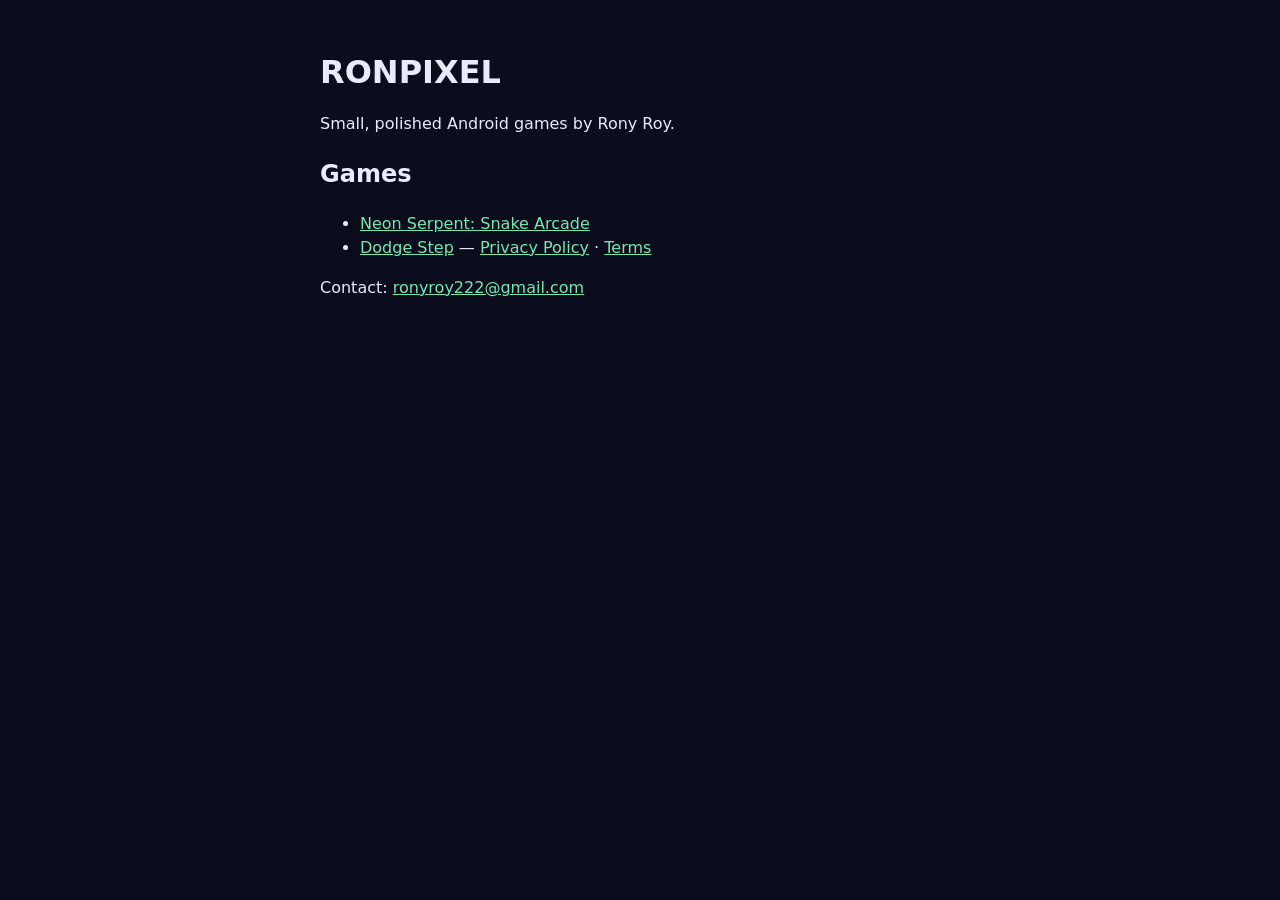
==== index.html @ c76e8bb7 "Add RONPIXEL site and app-ads.txt" ====
<!doctype html>
<html lang="en"><head><meta charset="utf-8"><meta name="viewport" content="width=device-width,initial-scale=1">
<title>RONPIXEL</title>
<style>body{font-family:system-ui,sans-serif;background:#0b0d1c;color:#e8ecf8;max-width:640px;margin:48px auto;padding:0 20px;line-height:1.5}a{color:#78e6b4}h1{margin-bottom:0}</style></head>
<body>
<h1>RONPIXEL</h1>
<p>Small, polished Android games by Rony Roy.</p>
<h2>Games</h2>
<ul>
<li><a href="https://play.google.com/store/apps/details?id=com.ronyroy.neonserpent">Neon Serpent: Snake Arcade</a></li>
<li><a href="https://play.google.com/store/apps/details?id=com.ronyroy.dodgestep">Dodge Step</a> &mdash; <a href="https://gist.github.com/royrony/a17f5e1193a2aaa230402e698faaf6c3">Privacy Policy</a> &middot; <a href="https://gist.github.com/royrony/2836848ec00fa641fb1f0e1177c64e61">Terms</a></li>
</ul>
<p>Contact: <a href="mailto:ronyroy222@gmail.com">ronyroy222@gmail.com</a></p>
</body></html>
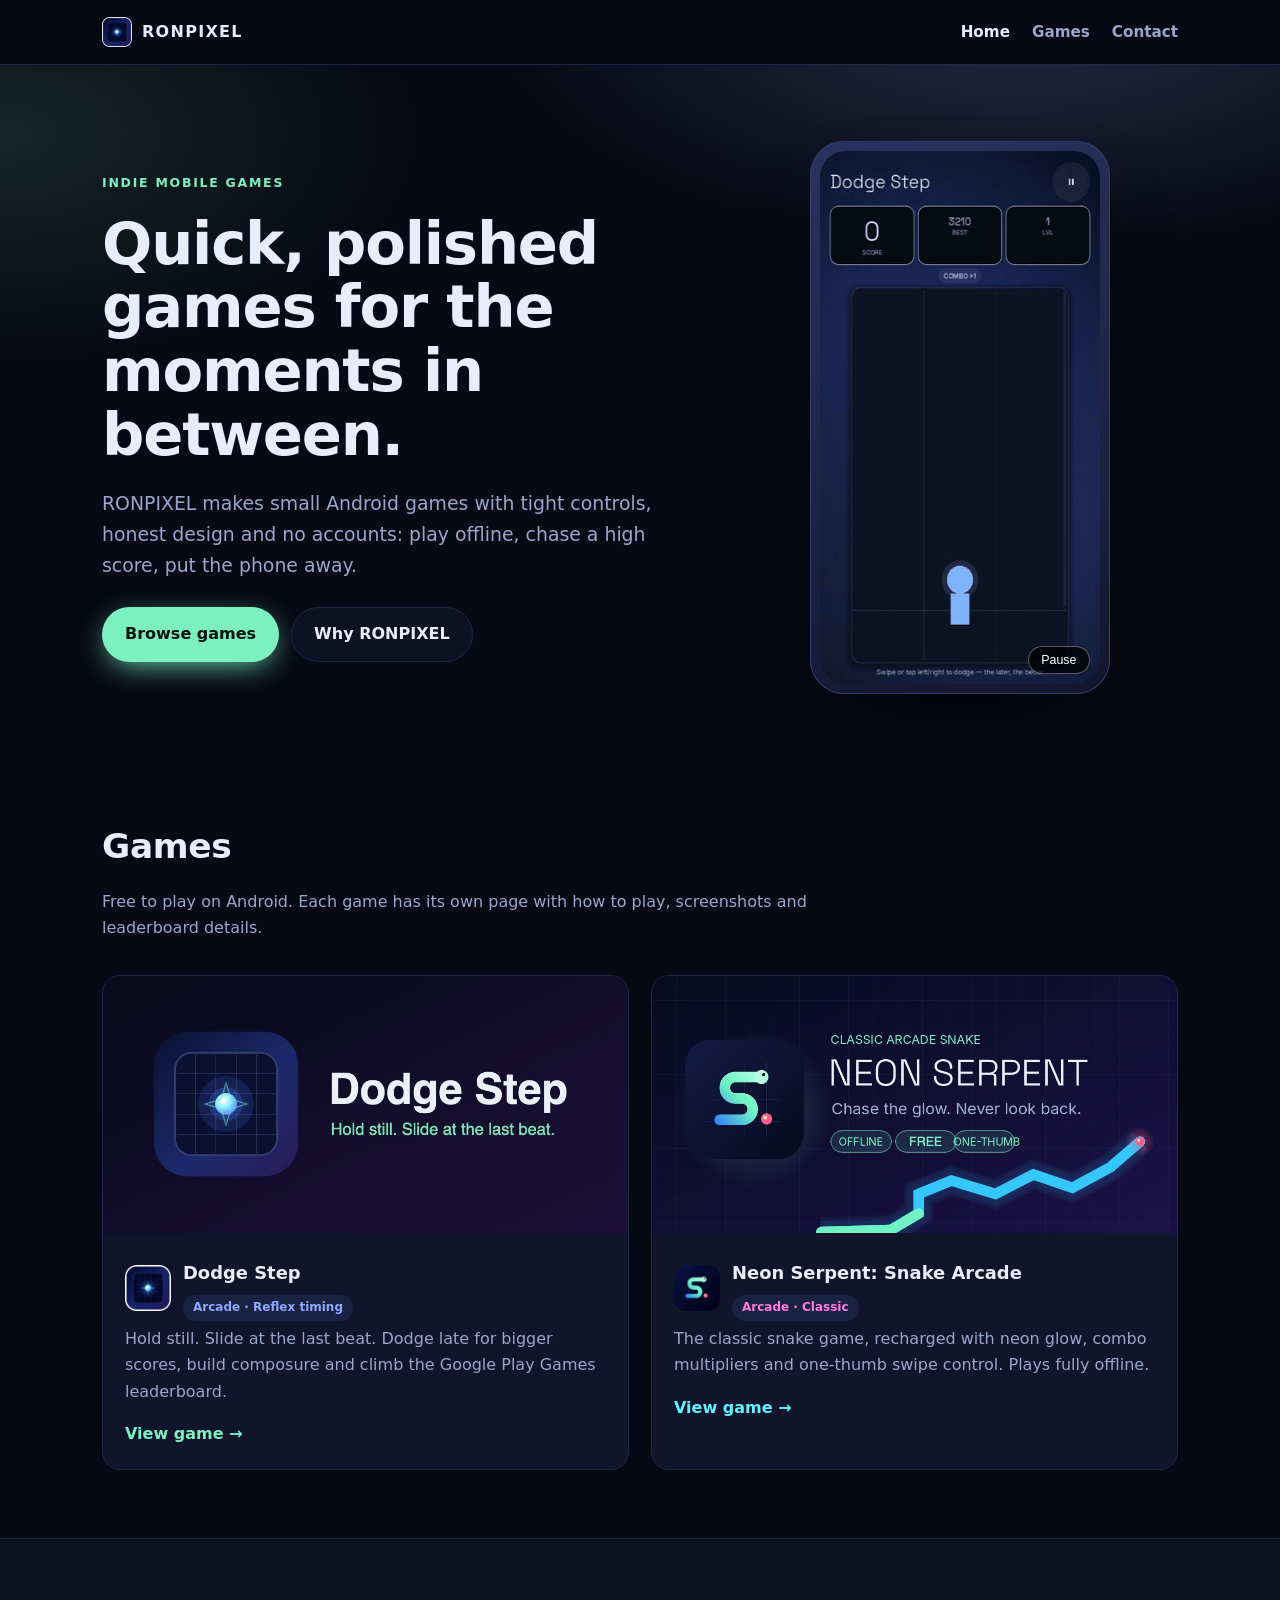
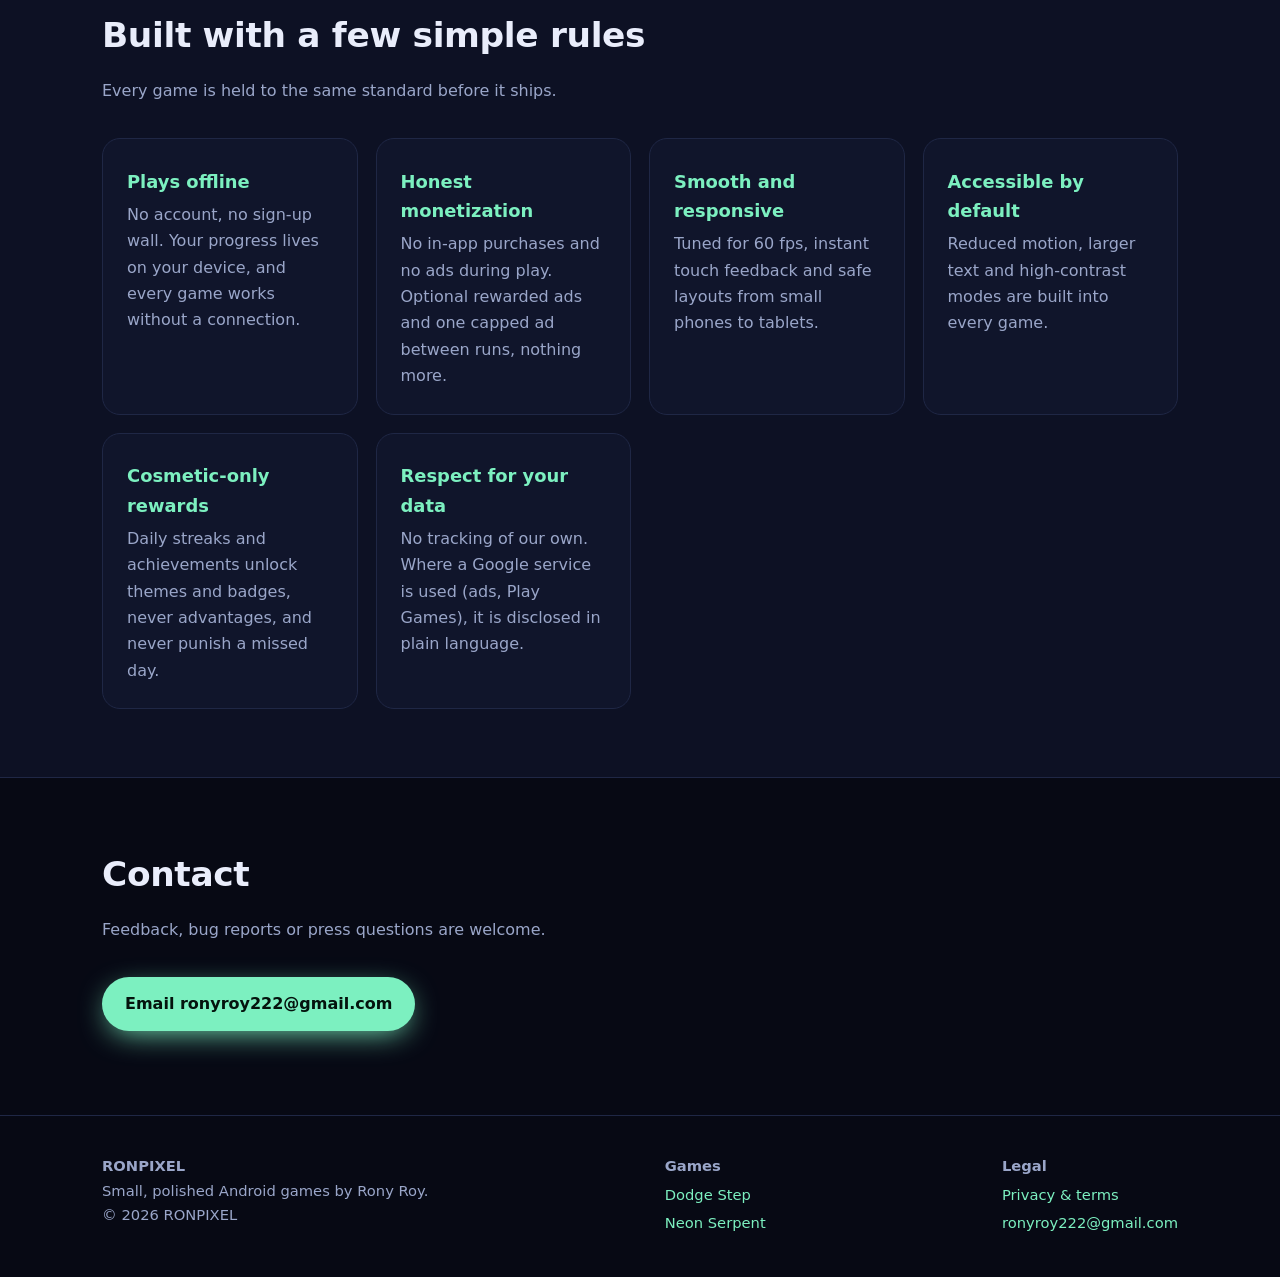
==== commit db1bbd3d: "Revamp site: home, game pages (how to play, screenshots, GIFs, Play Games), privacy hub, SEO files" ====
--- a/index.html
+++ b/index.html
@@ -1,14 +1,72 @@
 <!doctype html>
-<html lang="en"><head><meta charset="utf-8"><meta name="viewport" content="width=device-width,initial-scale=1">
-<title>RONPIXEL</title>
-<style>body{font-family:system-ui,sans-serif;background:#0b0d1c;color:#e8ecf8;max-width:640px;margin:48px auto;padding:0 20px;line-height:1.5}a{color:#78e6b4}h1{margin-bottom:0}</style></head>
-<body>
-<h1>RONPIXEL</h1>
-<p>Small, polished Android games by Rony Roy.</p>
-<h2>Games</h2>
-<ul>
-<li><a href="https://play.google.com/store/apps/details?id=com.ronyroy.neonserpent">Neon Serpent: Snake Arcade</a></li>
-<li><a href="https://play.google.com/store/apps/details?id=com.ronyroy.dodgestep">Dodge Step</a> &mdash; <a href="https://gist.github.com/royrony/a17f5e1193a2aaa230402e698faaf6c3">Privacy Policy</a> &middot; <a href="https://gist.github.com/royrony/2836848ec00fa641fb1f0e1177c64e61">Terms</a></li>
-</ul>
-<p>Contact: <a href="mailto:ronyroy222@gmail.com">ronyroy222@gmail.com</a></p>
-</body></html>
+<html lang="en" class="">
+<head>
+<meta charset="utf-8">
+<meta name="viewport" content="width=device-width,initial-scale=1">
+<title>RONPIXEL | Indie Android games: Dodge Step &amp; Neon Serpent</title>
+<meta name="description" content="RONPIXEL makes small, polished Android games that play offline: Dodge Step and Neon Serpent.">
+<link rel="canonical" href="https://royrony.github.io/">
+<meta name="theme-color" content="#070914">
+<meta property="og:type" content="website">
+<meta property="og:title" content="RONPIXEL | Indie Android games: Dodge Step &amp; Neon Serpent">
+<meta property="og:description" content="RONPIXEL makes small, polished Android games that play offline: Dodge Step and Neon Serpent.">
+<meta property="og:url" content="https://royrony.github.io/">
+<meta property="og:image" content="https://royrony.github.io/img/dodge-step/feature.jpg">
+<meta name="twitter:card" content="summary_large_image">
+<link rel="icon" href="favicon.png">
+<link rel="stylesheet" href="assets/site.css">
+</head>
+<body class="">
+<a class="skip" href="#main">Skip to content</a>
+<header class="nav"><div class="wrap">
+<a class="brand" href="./"><img src="favicon.png" alt="" width="30" height="30">RONPIXEL</a>
+<nav aria-label="Main"><ul><li><a href="./" aria-current=page>Home</a></li><li><a href="#games">Games</a></li><li><a href="#contact">Contact</a></li></ul></nav>
+</div></header>
+<main id="main">
+
+<section class="hero"><div class="wrap grid">
+<div>
+<div class="eyebrow">Indie mobile games</div>
+<h1>Quick, polished games for the moments in between.</h1>
+<p class="lead">RONPIXEL makes small Android games with tight controls, honest design and no accounts: play offline, chase a high score, put the phone away.</p>
+<div class="cta"><a class="btn primary" href="#games">Browse games</a><a class="btn ghost" href="#about">Why RONPIXEL</a></div>
+</div>
+<div><div class="phone"><img src="img/dodge-step/play.jpg" data-gif="img/dodge-step/gameplay.gif" data-still="img/dodge-step/play.jpg" alt="Dodge Step gameplay: a runner shifting between three lanes to avoid falling shapes" width="300" height="533"></div></div>
+</div></section>
+
+<section id="games"><div class="wrap">
+<div class="sec-head"><h2>Games</h2><p>Free to play on Android. Each game has its own page with how to play, screenshots and leaderboard details.</p></div>
+<div class="cards">
+<a class="card game-card theme-dodge" href="games/dodge-step/">
+<img class="cover" src="img/dodge-step/feature.jpg" alt="Dodge Step key art" width="1024" height="500">
+<div class="body"><div class="row"><img src="img/dodge-step/icon-192.png" alt="" width="46" height="46"><div><h3>Dodge Step</h3><span class="pill">Arcade &middot; Reflex timing</span></div></div>
+<p>Hold still. Slide at the last beat. Dodge late for bigger scores, build composure and climb the Google Play Games leaderboard.</p><span class="more">View game &rarr;</span></div></a>
+<a class="card game-card theme-snake" href="games/neon-serpent/">
+<img class="cover" src="img/neon-serpent/feature.jpg" alt="Neon Serpent key art" width="1024" height="500">
+<div class="body"><div class="row"><img src="img/neon-serpent/icon-192.png" alt="" width="46" height="46"><div><h3>Neon Serpent: Snake Arcade</h3><span class="pill">Arcade &middot; Classic</span></div></div>
+<p>The classic snake game, recharged with neon glow, combo multipliers and one-thumb swipe control. Plays fully offline.</p><span class="more">View game &rarr;</span></div></a>
+</div></div></section>
+
+<section id="about" class="alt"><div class="wrap">
+<div class="sec-head"><h2>Built with a few simple rules</h2><p>Every game is held to the same standard before it ships.</p></div>
+<div class="feat"><div class="card"><h3>Plays offline</h3><p>No account, no sign-up wall. Your progress lives on your device, and every game works without a connection.</p></div><div class="card"><h3>Honest monetization</h3><p>No in-app purchases and no ads during play. Optional rewarded ads and one capped ad between runs, nothing more.</p></div><div class="card"><h3>Smooth and responsive</h3><p>Tuned for 60 fps, instant touch feedback and safe layouts from small phones to tablets.</p></div><div class="card"><h3>Accessible by default</h3><p>Reduced motion, larger text and high-contrast modes are built into every game.</p></div><div class="card"><h3>Cosmetic-only rewards</h3><p>Daily streaks and achievements unlock themes and badges, never advantages, and never punish a missed day.</p></div><div class="card"><h3>Respect for your data</h3><p>No tracking of our own. Where a Google service is used (ads, Play Games), it is disclosed in plain language.</p></div></div>
+</div></section>
+
+<section id="contact"><div class="wrap">
+<div class="sec-head"><h2>Contact</h2><p>Feedback, bug reports or press questions are welcome.</p></div>
+<p><a class="btn primary" href="mailto:ronyroy222@gmail.com">Email ronyroy222@gmail.com</a></p>
+</div></section>
+
+</main>
+<footer><div class="wrap">
+<div><strong>RONPIXEL</strong><br>Small, polished Android games by Rony Roy.<br>&copy; 2026 RONPIXEL</div>
+<div><strong>Games</strong><ul>
+<li><a href="games/dodge-step/">Dodge Step</a></li>
+<li><a href="games/neon-serpent/">Neon Serpent</a></li></ul></div>
+<div><strong>Legal</strong><ul>
+<li><a href="privacy/">Privacy &amp; terms</a></li>
+<li><a href="mailto:ronyroy222@gmail.com">ronyroy222@gmail.com</a></li></ul></div>
+</div></footer>
+<script src="assets/site.js" defer></script>
+</body>
+</html>
--- a/assets/site.css
+++ b/assets/site.css
@@ -0,0 +1,68 @@
+:root{--bg:#070914;--bg2:#0d1124;--card:#10152b;--line:#1f2745;--text:#e9edfb;--mut:#9aa6c9;--acc:#7cf0c0;--acc2:#8fa8ff;--r:18px;--max:1120px}
+*{box-sizing:border-box}html{scroll-behavior:smooth}
+body{margin:0;font:16px/1.65 system-ui,-apple-system,"Segoe UI",Roboto,Helvetica,Arial,sans-serif;background:var(--bg);color:var(--text);-webkit-font-smoothing:antialiased}
+a{color:var(--acc);text-decoration:none}a:hover{text-decoration:underline}
+img{max-width:100%;display:block}
+.wrap{max-width:var(--max);margin:0 auto;padding:0 22px}
+.skip{position:absolute;left:-999px}.skip:focus{left:12px;top:12px;background:#fff;color:#000;padding:8px 12px;border-radius:8px;z-index:99}
+header.nav{position:sticky;top:0;z-index:20;background:rgba(7,9,20,.82);-webkit-backdrop-filter:blur(12px);backdrop-filter:blur(12px);border-bottom:1px solid var(--line)}
+.nav .wrap{display:flex;align-items:center;justify-content:space-between;height:64px}
+.brand{display:flex;align-items:center;gap:10px;font-weight:800;letter-spacing:.08em;color:var(--text)}
+.brand:hover{text-decoration:none}
+.brand img{width:30px;height:30px;border-radius:8px}
+.nav ul{display:flex;gap:22px;list-style:none;margin:0;padding:0}
+.nav ul a{color:var(--mut);font-weight:600;font-size:.95rem}.nav ul a:hover,.nav ul a[aria-current]{color:var(--text);text-decoration:none}
+.btn{display:inline-flex;align-items:center;gap:10px;padding:13px 22px;border-radius:999px;font-weight:700;border:1px solid transparent;transition:transform .15s,box-shadow .15s}
+.btn:hover{transform:translateY(-2px);text-decoration:none}
+.btn.primary{background:var(--acc);color:#04130d;box-shadow:0 8px 30px -8px var(--acc)}
+.btn.ghost{border-color:var(--line);color:var(--text);background:var(--bg2)}
+.hero{padding:76px 0 56px;background:radial-gradient(900px 420px at 80% -10%,rgba(143,168,255,.22),transparent 60%),radial-gradient(700px 380px at 0% 10%,rgba(124,240,192,.12),transparent 60%)}
+.hero .grid{display:grid;grid-template-columns:1.15fr .85fr;gap:48px;align-items:center}
+.eyebrow{color:var(--acc);font-weight:700;letter-spacing:.14em;text-transform:uppercase;font-size:.78rem}
+h1{font-size:clamp(2.2rem,5.2vw,3.7rem);line-height:1.08;margin:.3em 0 .35em;letter-spacing:-.02em}
+h2{font-size:clamp(1.55rem,3.2vw,2.15rem);margin:0 0 .4em;letter-spacing:-.01em}
+h3{margin:.2em 0 .3em;font-size:1.12rem}
+.lead{font-size:1.18rem;color:var(--mut);max-width:34em}
+.cta{display:flex;flex-wrap:wrap;gap:12px;margin-top:26px}
+.meta{display:flex;flex-wrap:wrap;gap:8px;margin-top:22px}
+.chip{padding:5px 12px;border:1px solid var(--line);border-radius:999px;font-size:.82rem;color:var(--mut);background:var(--bg2)}
+section{padding:68px 0}section.alt{background:var(--bg2);border-block:1px solid var(--line)}
+.sec-head{max-width:46em;margin-bottom:34px}.sec-head p{color:var(--mut);margin:.2em 0}
+.cards{display:grid;grid-template-columns:repeat(auto-fit,minmax(300px,1fr));gap:22px}
+.card{background:var(--card);border:1px solid var(--line);border-radius:var(--r);padding:24px}
+a.game-card{display:flex;flex-direction:column;overflow:hidden;padding:0;transition:transform .2s,border-color .2s;color:var(--text)}
+a.game-card:hover{transform:translateY(-4px);border-color:#34406e;text-decoration:none}
+.game-card img.cover{aspect-ratio:1024/500;object-fit:cover;width:100%;height:auto;flex:none}
+.game-card .body{padding:22px}.game-card p{color:var(--mut);margin:.3em 0 1em}
+.game-card .row{display:flex;align-items:center;gap:12px}.game-card .row img{width:46px;height:46px;border-radius:12px}
+.game-card .more{color:var(--acc);font-weight:700}
+.feat{display:grid;grid-template-columns:repeat(auto-fit,minmax(240px,1fr));gap:18px}
+.feat .card h3{color:var(--acc)}.feat .card p{margin:0;color:var(--mut)}
+.steps{counter-reset:s;display:grid;grid-template-columns:repeat(auto-fit,minmax(230px,1fr));gap:18px;padding:0;list-style:none;margin:0}
+.steps li{counter-increment:s;background:var(--card);border:1px solid var(--line);border-radius:var(--r);padding:22px}
+.steps li::before{content:counter(s);display:grid;place-items:center;width:34px;height:34px;border-radius:50%;background:var(--acc);color:#04130d;font-weight:800;margin-bottom:12px}
+.steps b{display:block;margin-bottom:4px}.steps span{color:var(--mut)}
+.phone{width:min(300px,100%);margin:0 auto;border-radius:34px;padding:10px;background:linear-gradient(160deg,#2a335e,#12172e);box-shadow:0 40px 80px -30px rgba(0,0,0,.8),0 0 0 1px #313b69 inset;position:relative}
+.phone img{border-radius:26px;width:100%}
+.phone button.pp{position:absolute;right:20px;bottom:20px;border:1px solid #ffffff55;background:#000b;color:#fff;border-radius:999px;padding:6px 12px;font-size:.78rem;cursor:pointer}
+.gallery{display:flex;gap:18px;overflow-x:auto;scroll-snap-type:x mandatory;padding:6px 2px 18px}
+.gallery figure{margin:0;flex:0 0 230px;scroll-snap-align:start}
+.gallery img{border-radius:22px;border:1px solid var(--line);width:100%}
+.gallery figcaption{color:var(--mut);font-size:.88rem;text-align:center;margin-top:8px}
+.split{display:grid;grid-template-columns:1fr 1fr;gap:44px;align-items:center}
+.ach{display:grid;grid-template-columns:repeat(auto-fill,minmax(150px,1fr));gap:14px;margin-top:20px}
+.ach .a{background:var(--card);border:1px solid var(--line);border-radius:14px;padding:14px;text-align:center}
+.ach img{width:64px;height:64px;margin:0 auto 8px;border-radius:14px}
+.ach b{display:block;font-size:.92rem}.ach span{font-size:.78rem;color:var(--mut)}
+.note{border:1px dashed #3a4574;border-radius:14px;padding:14px 18px;color:var(--mut);background:#0a0e20}
+.faq details{border-bottom:1px solid var(--line);padding:14px 0}.faq summary{cursor:pointer;font-weight:700}.faq p{color:var(--mut);margin:.5em 0 0}
+.pill{display:inline-block;padding:3px 10px;border-radius:999px;background:#1a2244;color:var(--acc2);font-size:.75rem;font-weight:700}
+.legal{max-width:760px}.legal h2{margin-top:1.6em}
+footer{border-top:1px solid var(--line);padding:38px 0;color:var(--mut);font-size:.92rem}
+footer .wrap{display:flex;flex-wrap:wrap;gap:18px 40px;justify-content:space-between}
+footer ul{list-style:none;margin:0;padding:0}footer li{margin:4px 0}
+.theme-snake{--acc:#5ff2ff;--acc2:#ff7ad9}
+.theme-dodge{--acc:#7cf0c0;--acc2:#8fa8ff}
+@media(max-width:860px){.hero .grid,.split{grid-template-columns:1fr}.hero{padding-top:44px}.nav ul{gap:14px}}
+@media(prefers-reduced-motion:reduce){html{scroll-behavior:auto}*{transition:none!important}}
+:focus-visible{outline:3px solid var(--acc2);outline-offset:3px;border-radius:6px}
